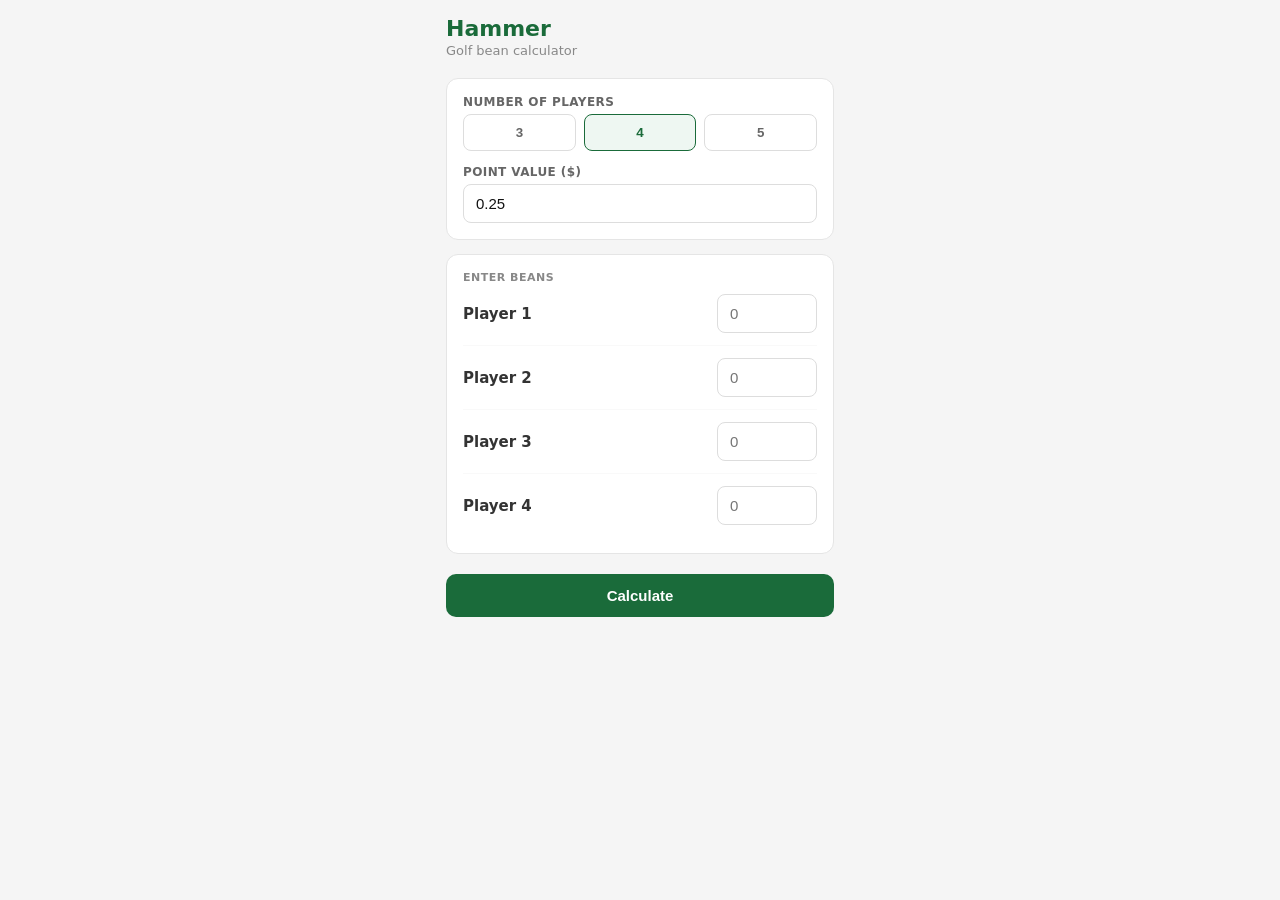
==== hammercalc/index.html @ 29f7af73 "Changed to new version using buttons for number of players" ====
<!DOCTYPE html>
<html lang="en">
<head>
<meta name="viewport" content="width=device-width, initial-scale=1">
  <title>Hammer Golf Calculator</title>
<style>
*{box-sizing:border-box;margin:0;padding:0}
body{font-family:system-ui,sans-serif;background:#f5f5f5;color:#111;font-size:15px}
.wrap{max-width:420px;margin:0 auto;padding:16px}
h1{font-size:22px;font-weight:600;color:#1a6b3a;margin-bottom:2px}
.sub{font-size:13px;color:#888;margin-bottom:20px}
.card{background:#fff;border-radius:12px;padding:16px;margin-bottom:14px;border:1px solid #e5e5e5}
label{display:block;font-size:12px;font-weight:600;color:#666;text-transform:uppercase;letter-spacing:.4px;margin-bottom:5px}
input,select{width:100%;padding:10px 12px;border:1px solid #ddd;border-radius:8px;font-size:15px;background:#fff;color:#111}

/* Flex Button Group */
.selector-group {display: flex; gap: 8px; margin-bottom: 14px;}
.sel-btn {flex: 1; padding: 10px; border: 1.5px solid #ddd; background: #fff; border-radius: 8px; cursor: pointer; font-weight: 600; color: #666; transition: 0.2s;}
.sel-btn.active {border-color: #1a6b3a; background: #eef7f2; color: #1a6b3a;}

.btn{width:100%;padding:13px;border:none;border-radius:10px;font-size:15px;font-weight:600;cursor:pointer;margin-top:6px}
.btn-primary{background:#1a6b3a;color:#fff}
.btn-secondary{background:#fff;color:#1a6b3a;border:1.5px solid #1a6b3a;margin-top:10px}

.player-row{display:flex; justify-content: space-between; align-items:center; margin-bottom:12px; padding-bottom: 12px; border-bottom: 1px solid #f9f9f9;}
.player-row:last-child {border-bottom: none; margin-bottom: 0;}
.player-label {font-weight: 600; color: #333;}
.player-input-wrap {width: 100px;}

.results-table{width:100%;border-collapse:collapse;font-size:14px}
.results-table th{font-size:11px;font-weight:600;color:#888;text-transform:uppercase;letter-spacing:.4px;padding:6px 8px;border-bottom:1.5px solid #eee;text-align:left}
.results-table th:last-child,.results-table td:last-child{text-align:right}
.results-table th:nth-child(2),.results-table td:nth-child(2){text-align:center}
.results-table th:nth-child(3),.results-table td:nth-child(3){text-align:center}
.results-table td{padding:10px 8px;border-bottom:1px solid #f5f5f5;font-size:15px}
.results-table tr:last-child td{border-bottom:none}
.pos{color:#1a6b3a;font-weight:600}
.neg{color:#c0392b;font-weight:600}
.zero{color:#888}
.winner-row{background:#f0faf4}
.big-name{font-weight:600;font-size:15px}
.section-title{font-size:11px;font-weight:600;color:#888;text-transform:uppercase;letter-spacing:.5px;margin-bottom:10px}
.ledger-row{display:flex;justify-content:space-between;align-items:center;padding:9px 0;border-bottom:1px solid #f5f5f5}
.ledger-row:last-child{border-bottom:none}
.ledger-amt{font-weight:700;font-size:16px;color:#c0392b}
.sum-row{font-size:12px;color:#aaa;text-align:center;padding-top:6px}
</style>
</head>
<body>
<div class="wrap">
  <h1>Hammer</h1>
  <p class="sub">Golf bean calculator</p>

  <div class="card">
    <label>Number of players</label>
    <div class="selector-group">
        <button class="sel-btn" onclick="setPlayers(3)" id="btn-3">3</button>
        <button class="sel-btn active" onclick="setPlayers(4)" id="btn-4">4</button>
        <button class="sel-btn" onclick="setPlayers(5)" id="btn-5">5</button>
    </div>

    <label>Point value ($)</label>
    <input type="number" id="point-val" value="0.25" min="0.05" step="0.05">
  </div>

  <div class="card">
    <div class="section-title">Enter Beans</div>
    <div id="player-inputs"></div>
  </div>

  <button class="btn btn-primary" onclick="calculate()">Calculate</button>

  <div id="results" style="display:none">
    <div class="card" style="margin-top:14px">
      <div class="section-title">Results</div>
      <table class="results-table">
        <thead>
          <tr><th>Player</th><th>Beans</th><th>Total</th><th>Owes</th></tr>
        </thead>
        <tbody id="results-body"></tbody>
      </table>
      <div class="sum-row" id="sum-check"></div>
    </div>

    <div class="card">
      <div class="section-title">Who pays whom</div>
      <div id="ledger"></div>
    </div>

    <button class="btn btn-secondary" onclick="reset()">Clear All</button>
  </div>
</div>

<script>
let playerCount = 4;

function setPlayers(n) {
    playerCount = n;
    // Update UI buttons
    [3,4,5].forEach(num => {
        document.getElementById(`btn-${num}`).classList.toggle('active', num === n);
    });
    renderPlayers();
}

function renderPlayers(){
  const el=document.getElementById('player-inputs');
  el.innerHTML='';
  for(let i=0; i < playerCount; i++){
    el.innerHTML+=`
    <div class="player-row">
      <div class="player-label">Player ${i+1}</div>
      <div class="player-input-wrap">
        <input type="number" id="beans-${i}" placeholder="0" min="0" value="">
      </div>
    </div>`;
  }
}

function calculate(){
  const pv=parseFloat(document.getElementById('point-val').value)||0.25;
  const beans=[];
  const names=[];

  for(let i=0; i < playerCount; i++){
    names.push('Player ' + (i+1));
    beans.push(parseFloat(document.getElementById('beans-'+i).value)||0);
  }

  const totalSum = beans.reduce((a, b) => a + b, 0);

  // Logic: (n * b) - totalSum
  const totals = beans.map(b => (playerCount * b) - totalSum);
  const owes = totals.map(t => t * pv);
  const sumCheck = owes.reduce((s, x) => s + x, 0);

  const tbody = document.getElementById('results-body');
  tbody.innerHTML = '';

  const indices = [...Array(playerCount).keys()];
  const sorted = indices.sort((a, b) => totals[b] - totals[a]);

  sorted.forEach(i => {
    const t = totals[i], o = owes[i];
    const tCls = t > 0 ? 'pos' : t < 0 ? 'neg' : 'zero';
    const oCls = o > 0 ? 'pos' : o < 0 ? 'neg' : 'zero';
    const winner = i === sorted[0] && t > 0 ? ' winner-row' : '';

    tbody.innerHTML += `
    <tr class="${winner}">
      <td class="big-name">${names[i]}</td>
      <td style="text-align:center">${beans[i]}</td>
      <td class="${tCls}" style="text-align:center">${t > 0 ? '+' : ''}${t}</td>
      <td class="${oCls}">${o >= 0 ? '+$' : '−$'}${Math.abs(o).toFixed(2)}</td>
    </tr>`;
  });

  document.getElementById('sum-check').textContent =
    Math.abs(sumCheck) < 0.01 ? '✓ All totals sum to zero' : '⚠ Check your bean counts';

  // Settle payments
  const debtors = names.map((_,i) => ({i, a: owes[i]})).filter(x => x.a < -0.004).sort((a,b) => a.a - b.a);
  const creditors = names.map((_,i) => ({i, a: owes[i]})).filter(x => x.a > 0.004).sort((a,b) => b.a - a.a);
  const txns = [];
  let di=0, ci=0;

  while(di < debtors.length && ci < creditors.length) {
    const amt = Math.min(-debtors[di].a, creditors[ci].a);
    if(amt > 0.004) txns.push({from: debtors[di].i, to: creditors[ci].i, amt});
    debtors[di].a += amt;
    creditors[ci].a -= amt;
    if(Math.abs(debtors[di].a) < 0.004) di++;
    if(Math.abs(creditors[ci].a) < 0.004) ci++;
  }

  const ledger = document.getElementById('ledger');
  if(txns.length === 0){
    ledger.innerHTML = '<p class="zero-msg">All square — no payments needed!</p>';
  } else {
    ledger.innerHTML = txns.map(t => `
      <div class="ledger-row">
        <span>${names[t.from]}</span>
        <span style="color:#aaa;font-size:13px">pays ${names[t.to]}</span>
        <span class="ledger-amt">$${t.amt.toFixed(2)}</span>
      </div>`).join('');
  }

  document.getElementById('results').style.display = 'block';
  document.getElementById('results').scrollIntoView({behavior: 'smooth'});
}

function reset(){
  document.getElementById('results').style.display = 'none';
  renderPlayers();
  window.scrollTo({top: 0, behavior: 'smooth'});
}

renderPlayers();
</script>
</body>
</html>
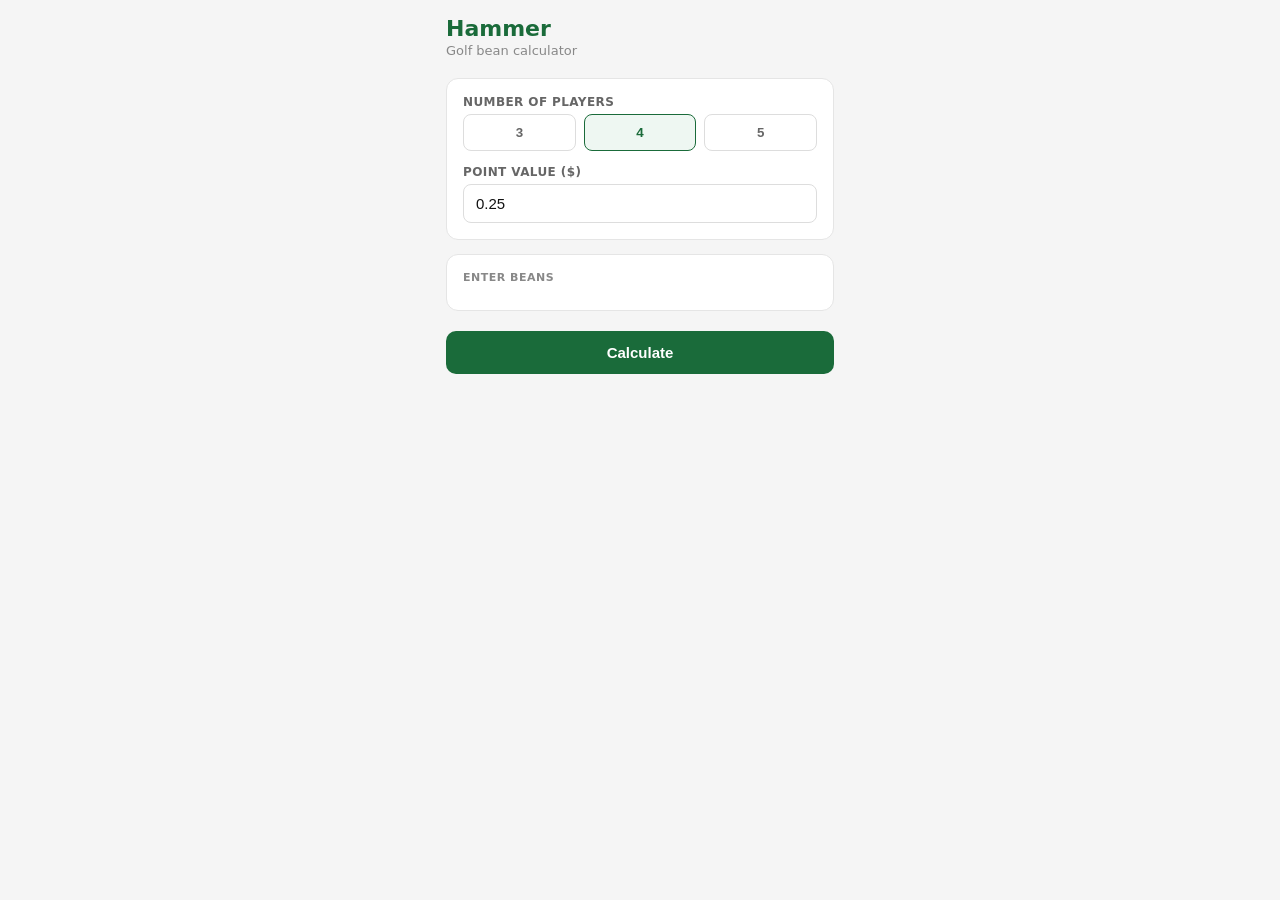
==== commit 7710a859: "Split into separate css and js files" ====
--- a/hammercalc/index.html
+++ b/hammercalc/index.html
@@ -3,48 +3,8 @@
 <head>
 <meta name="viewport" content="width=device-width, initial-scale=1">
   <title>Hammer Golf Calculator</title>
-<style>
-*{box-sizing:border-box;margin:0;padding:0}
-body{font-family:system-ui,sans-serif;background:#f5f5f5;color:#111;font-size:15px}
-.wrap{max-width:420px;margin:0 auto;padding:16px}
-h1{font-size:22px;font-weight:600;color:#1a6b3a;margin-bottom:2px}
-.sub{font-size:13px;color:#888;margin-bottom:20px}
-.card{background:#fff;border-radius:12px;padding:16px;margin-bottom:14px;border:1px solid #e5e5e5}
-label{display:block;font-size:12px;font-weight:600;color:#666;text-transform:uppercase;letter-spacing:.4px;margin-bottom:5px}
-input,select{width:100%;padding:10px 12px;border:1px solid #ddd;border-radius:8px;font-size:15px;background:#fff;color:#111}
-
-/* Flex Button Group */
-.selector-group {display: flex; gap: 8px; margin-bottom: 14px;}
-.sel-btn {flex: 1; padding: 10px; border: 1.5px solid #ddd; background: #fff; border-radius: 8px; cursor: pointer; font-weight: 600; color: #666; transition: 0.2s;}
-.sel-btn.active {border-color: #1a6b3a; background: #eef7f2; color: #1a6b3a;}
-
-.btn{width:100%;padding:13px;border:none;border-radius:10px;font-size:15px;font-weight:600;cursor:pointer;margin-top:6px}
-.btn-primary{background:#1a6b3a;color:#fff}
-.btn-secondary{background:#fff;color:#1a6b3a;border:1.5px solid #1a6b3a;margin-top:10px}
-
-.player-row{display:flex; justify-content: space-between; align-items:center; margin-bottom:12px; padding-bottom: 12px; border-bottom: 1px solid #f9f9f9;}
-.player-row:last-child {border-bottom: none; margin-bottom: 0;}
-.player-label {font-weight: 600; color: #333;}
-.player-input-wrap {width: 100px;}
-
-.results-table{width:100%;border-collapse:collapse;font-size:14px}
-.results-table th{font-size:11px;font-weight:600;color:#888;text-transform:uppercase;letter-spacing:.4px;padding:6px 8px;border-bottom:1.5px solid #eee;text-align:left}
-.results-table th:last-child,.results-table td:last-child{text-align:right}
-.results-table th:nth-child(2),.results-table td:nth-child(2){text-align:center}
-.results-table th:nth-child(3),.results-table td:nth-child(3){text-align:center}
-.results-table td{padding:10px 8px;border-bottom:1px solid #f5f5f5;font-size:15px}
-.results-table tr:last-child td{border-bottom:none}
-.pos{color:#1a6b3a;font-weight:600}
-.neg{color:#c0392b;font-weight:600}
-.zero{color:#888}
-.winner-row{background:#f0faf4}
-.big-name{font-weight:600;font-size:15px}
-.section-title{font-size:11px;font-weight:600;color:#888;text-transform:uppercase;letter-spacing:.5px;margin-bottom:10px}
-.ledger-row{display:flex;justify-content:space-between;align-items:center;padding:9px 0;border-bottom:1px solid #f5f5f5}
-.ledger-row:last-child{border-bottom:none}
-.ledger-amt{font-weight:700;font-size:16px;color:#c0392b}
-.sum-row{font-size:12px;color:#aaa;text-align:center;padding-top:6px}
-</style>
+  <!-- External CSS -->
+    <link rel="stylesheet" href="style.css">
 </head>
 <body>
 <div class="wrap">
@@ -90,112 +50,5 @@
     <button class="btn btn-secondary" onclick="reset()">Clear All</button>
   </div>
 </div>
-
-<script>
-let playerCount = 4;
-
-function setPlayers(n) {
-    playerCount = n;
-    // Update UI buttons
-    [3,4,5].forEach(num => {
-        document.getElementById(`btn-${num}`).classList.toggle('active', num === n);
-    });
-    renderPlayers();
-}
-
-function renderPlayers(){
-  const el=document.getElementById('player-inputs');
-  el.innerHTML='';
-  for(let i=0; i < playerCount; i++){
-    el.innerHTML+=`
-    <div class="player-row">
-      <div class="player-label">Player ${i+1}</div>
-      <div class="player-input-wrap">
-        <input type="number" id="beans-${i}" placeholder="0" min="0" value="">
-      </div>
-    </div>`;
-  }
-}
-
-function calculate(){
-  const pv=parseFloat(document.getElementById('point-val').value)||0.25;
-  const beans=[];
-  const names=[];
-
-  for(let i=0; i < playerCount; i++){
-    names.push('Player ' + (i+1));
-    beans.push(parseFloat(document.getElementById('beans-'+i).value)||0);
-  }
-
-  const totalSum = beans.reduce((a, b) => a + b, 0);
-
-  // Logic: (n * b) - totalSum
-  const totals = beans.map(b => (playerCount * b) - totalSum);
-  const owes = totals.map(t => t * pv);
-  const sumCheck = owes.reduce((s, x) => s + x, 0);
-
-  const tbody = document.getElementById('results-body');
-  tbody.innerHTML = '';
-
-  const indices = [...Array(playerCount).keys()];
-  const sorted = indices.sort((a, b) => totals[b] - totals[a]);
-
-  sorted.forEach(i => {
-    const t = totals[i], o = owes[i];
-    const tCls = t > 0 ? 'pos' : t < 0 ? 'neg' : 'zero';
-    const oCls = o > 0 ? 'pos' : o < 0 ? 'neg' : 'zero';
-    const winner = i === sorted[0] && t > 0 ? ' winner-row' : '';
-
-    tbody.innerHTML += `
-    <tr class="${winner}">
-      <td class="big-name">${names[i]}</td>
-      <td style="text-align:center">${beans[i]}</td>
-      <td class="${tCls}" style="text-align:center">${t > 0 ? '+' : ''}${t}</td>
-      <td class="${oCls}">${o >= 0 ? '+$' : '−$'}${Math.abs(o).toFixed(2)}</td>
-    </tr>`;
-  });
-
-  document.getElementById('sum-check').textContent =
-    Math.abs(sumCheck) < 0.01 ? '✓ All totals sum to zero' : '⚠ Check your bean counts';
-
-  // Settle payments
-  const debtors = names.map((_,i) => ({i, a: owes[i]})).filter(x => x.a < -0.004).sort((a,b) => a.a - b.a);
-  const creditors = names.map((_,i) => ({i, a: owes[i]})).filter(x => x.a > 0.004).sort((a,b) => b.a - a.a);
-  const txns = [];
-  let di=0, ci=0;
-
-  while(di < debtors.length && ci < creditors.length) {
-    const amt = Math.min(-debtors[di].a, creditors[ci].a);
-    if(amt > 0.004) txns.push({from: debtors[di].i, to: creditors[ci].i, amt});
-    debtors[di].a += amt;
-    creditors[ci].a -= amt;
-    if(Math.abs(debtors[di].a) < 0.004) di++;
-    if(Math.abs(creditors[ci].a) < 0.004) ci++;
-  }
-
-  const ledger = document.getElementById('ledger');
-  if(txns.length === 0){
-    ledger.innerHTML = '<p class="zero-msg">All square — no payments needed!</p>';
-  } else {
-    ledger.innerHTML = txns.map(t => `
-      <div class="ledger-row">
-        <span>${names[t.from]}</span>
-        <span style="color:#aaa;font-size:13px">pays ${names[t.to]}</span>
-        <span class="ledger-amt">$${t.amt.toFixed(2)}</span>
-      </div>`).join('');
-  }
-
-  document.getElementById('results').style.display = 'block';
-  document.getElementById('results').scrollIntoView({behavior: 'smooth'});
-}
-
-function reset(){
-  document.getElementById('results').style.display = 'none';
-  renderPlayers();
-  window.scrollTo({top: 0, behavior: 'smooth'});
-}
-
-renderPlayers();
-</script>
 </body>
 </html>
--- a/hammercalc/style.css
+++ b/hammercalc/style.css
@@ -0,0 +1,197 @@
+* {
+    box-sizing: border-box;
+    margin: 0;
+    padding: 0;
+}
+body {
+    font-family: system-ui, sans-serif;
+    background: #f5f5f5;
+    color: #111;
+    font-size: 15px;
+}
+.wrap {
+    max-width: 420px;
+    margin: 0 auto;
+    padding: 16px;
+}
+h1 {
+    font-size: 22px;
+    font-weight: 600;
+    color: #1a6b3a;
+    margin-bottom: 2px;
+}
+.sub {
+    font-size: 13px;
+    color: #888;
+    margin-bottom: 20px;
+}
+.card {
+    background: #fff;
+    border-radius: 12px;
+    padding: 16px;
+    margin-bottom: 14px;
+    border: 1px solid #e5e5e5;
+}
+label {
+    display: block;
+    font-size: 12px;
+    font-weight: 600;
+    color: #666;
+    text-transform: uppercase;
+    letter-spacing: 0.4px;
+    margin-bottom: 5px;
+}
+input,
+select {
+    width: 100%;
+    padding: 10px 12px;
+    border: 1px solid #ddd;
+    border-radius: 8px;
+    font-size: 15px;
+    background: #fff;
+    color: #111;
+}
+/* Flex Button Group */
+.selector-group {
+    display: flex;
+    gap: 8px;
+    margin-bottom: 14px;
+}
+.sel-btn {
+    flex: 1;
+    padding: 10px;
+    border: 1.5px solid #ddd;
+    background: #fff;
+    border-radius: 8px;
+    cursor: pointer;
+    font-weight: 600;
+    color: #666;
+    transition: 0.2s;
+}
+.sel-btn.active {
+    border-color: #1a6b3a;
+    background: #eef7f2;
+    color: #1a6b3a;
+}
+
+.btn {
+    width: 100%;
+    padding: 13px;
+    border: none;
+    border-radius: 10px;
+    font-size: 15px;
+    font-weight: 600;
+    cursor: pointer;
+    margin-top: 6px;
+}
+.btn-primary {
+    background: #1a6b3a;
+    color: #fff;
+}
+.btn-secondary {
+    background: #fff;
+    color: #1a6b3a;
+    border: 1.5px solid #1a6b3a;
+    margin-top: 10px;
+}
+.player-row {
+    display: flex;
+    justify-content: space-between;
+    align-items: center;
+    margin-bottom: 12px;
+    padding-bottom: 12px;
+    border-bottom: 1px solid #f9f9f9;
+}
+.player-row:last-child {
+    border-bottom: none;
+    margin-bottom: 0;
+}
+.player-label {
+    font-weight: 600;
+    color: #333;
+}
+.player-input-wrap {
+    width: 100px;
+}
+.results-table {
+    width: 100%;
+    border-collapse: collapse;
+    font-size: 14px;
+}
+.results-table th {
+    font-size: 11px;
+    font-weight: 600;
+    color: #888;
+    text-transform: uppercase;
+    letter-spacing: 0.4px;
+    padding: 6px 8px;
+    border-bottom: 1.5px solid #eee;
+    text-align: left;
+}
+.results-table th:last-child,
+.results-table td:last-child {
+    text-align: right;
+}
+.results-table th:nth-child(2),
+.results-table td:nth-child(2) {
+    text-align: center;
+}
+.results-table th:nth-child(3),
+.results-table td:nth-child(3) {
+    text-align: center;
+}
+.results-table td {
+    padding: 10px 8px;
+    border-bottom: 1px solid #f5f5f5;
+    font-size: 15px;
+}
+.results-table tr:last-child td {
+    border-bottom: none;
+}
+.pos {
+    color: #1a6b3a;
+    font-weight: 600;
+}
+.neg {
+    color: #c0392b;
+    font-weight: 600;
+}
+.zero {
+    color: #888;
+}
+.winner-row {
+    background: #f0faf4;
+}
+.big-name {
+    font-weight: 600;
+    font-size: 15px;
+}
+.section-title {
+    font-size: 11px;
+    font-weight: 600;
+    color: #888;
+    text-transform: uppercase;
+    letter-spacing: 0.5px;
+    margin-bottom: 10px;
+}
+.ledger-row {
+    display: flex;
+    justify-content: space-between;
+    align-items: center;
+    padding: 9px 0;
+    border-bottom: 1px solid #f5f5f5;
+}
+.ledger-row:last-child {
+    border-bottom: none;
+}
+.ledger-amt {
+    font-weight: 700;
+    font-size: 16px;
+    color: #c0392b;
+}
+.sum-row {
+    font-size: 12px;
+    color: #aaa;
+    text-align: center;
+    padding-top: 6px;
+}
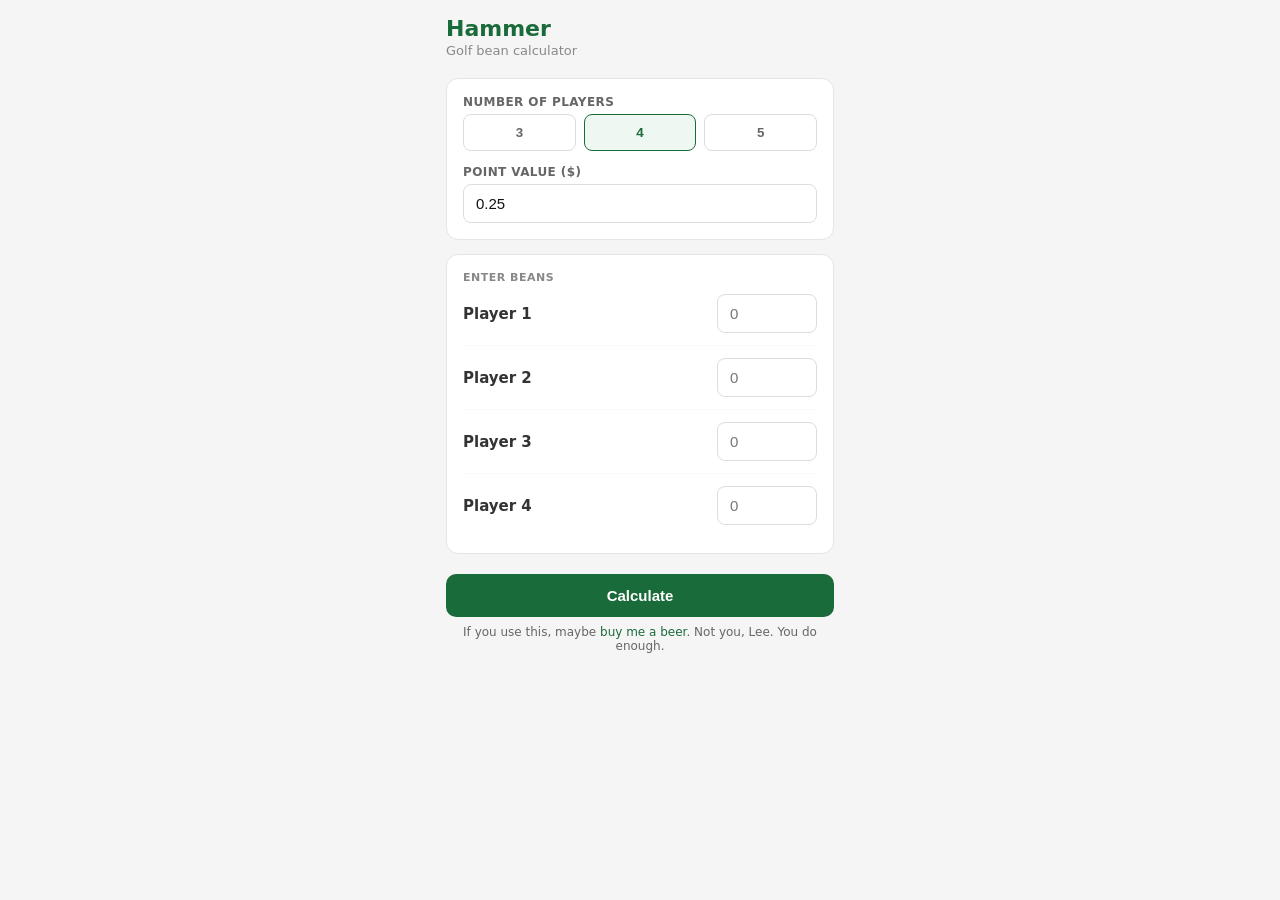
==== commit 1390511c: "Added Venmo donation link" ====
--- a/hammercalc/index.html
+++ b/hammercalc/index.html
@@ -49,6 +49,11 @@
 
     <button class="btn btn-secondary" onclick="reset()">Clear All</button>
   </div>
+  <div class="outside-link" id="donate">If you use this, maybe
+    <a href="https://venmo.com/ericweger?txn=pay&amount=8" target="_blank">buy me a beer</a>.
+    Not you, Lee. You do enough.
+  </div>
 </div>
+<script src="script.js"></script>
 </body>
 </html>
--- a/hammercalc/style.css
+++ b/hammercalc/style.css
@@ -195,3 +195,13 @@
     text-align: center;
     padding-top: 6px;
 }
+.outside-link {
+    font-size: 12px;
+    color: #666;
+    margin-top: 8px;
+    text-align: center;
+}
+.outside-link a {
+    color: #1a6b3a;
+    text-decoration: none;
+}
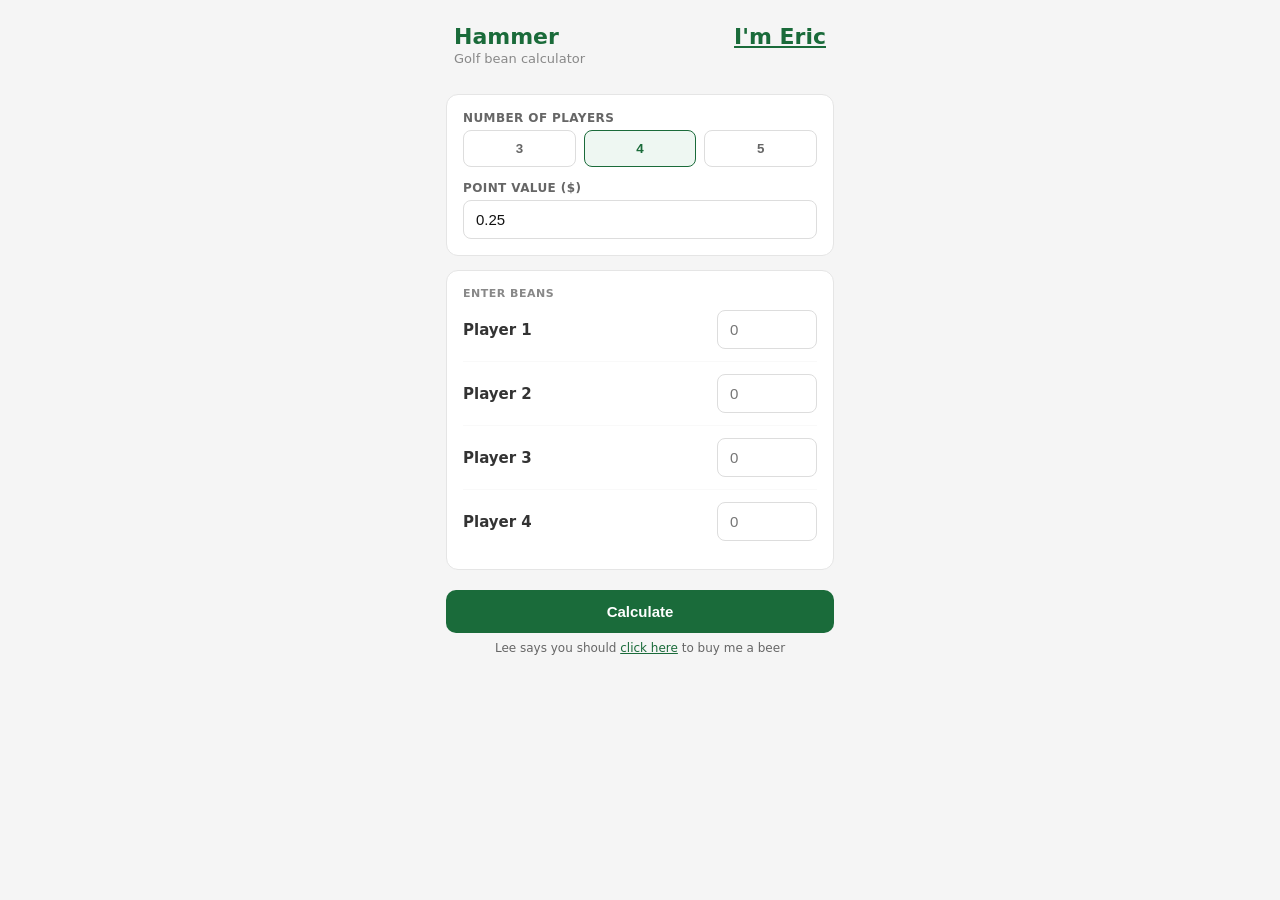
==== commit 28af12db: "modified donation link, added home link" ====
--- a/hammercalc/index.html
+++ b/hammercalc/index.html
@@ -8,8 +8,17 @@
 </head>
 <body>
 <div class="wrap">
-  <h1>Hammer</h1>
-  <p class="sub">Golf bean calculator</p>
+  <div class="header">
+    <div class="title-text">
+      <h1>Hammer</h1>
+      <p class="sub">Golf bean calculator</p>
+    </div>
+    <div class="menu">
+      <a href="/index.html" target="_self">
+        <h1>I'm Eric</h1>
+      </a>
+    </div>
+  </div>
 
   <div class="card">
     <label>Number of players</label>
@@ -49,9 +58,11 @@
 
     <button class="btn btn-secondary" onclick="reset()">Clear All</button>
   </div>
-  <div class="outside-link" id="donate">If you use this, maybe
-    <a href="https://venmo.com/ericweger?txn=pay&amount=8" target="_blank">buy me a beer</a>.
-    Not you, Lee. You do enough.
+  <div class="outside-link" id="donate">
+    <p>Lee says you should
+      <a href="https://venmo.com/ericweger?txn=pay&amount=8" target="_blank">click here</a>
+      to buy me a beer
+    </p>
   </div>
 </div>
 <script src="script.js"></script>
--- a/hammercalc/style.css
+++ b/hammercalc/style.css
@@ -13,6 +13,19 @@
     max-width: 420px;
     margin: 0 auto;
     padding: 16px;
+}
+.header {
+    display: flex;
+    flex-direction: row;
+    justify-content: space-between;
+    gap: 8px;
+    padding: 8px;
+}
+.header .title-text, .menu {
+    display: block;
+}
+.menu a {
+    color: #1a6b3a;
 }
 h1 {
     font-size: 22px;
@@ -203,5 +216,4 @@
 }
 .outside-link a {
     color: #1a6b3a;
-    text-decoration: none;
-}
+}
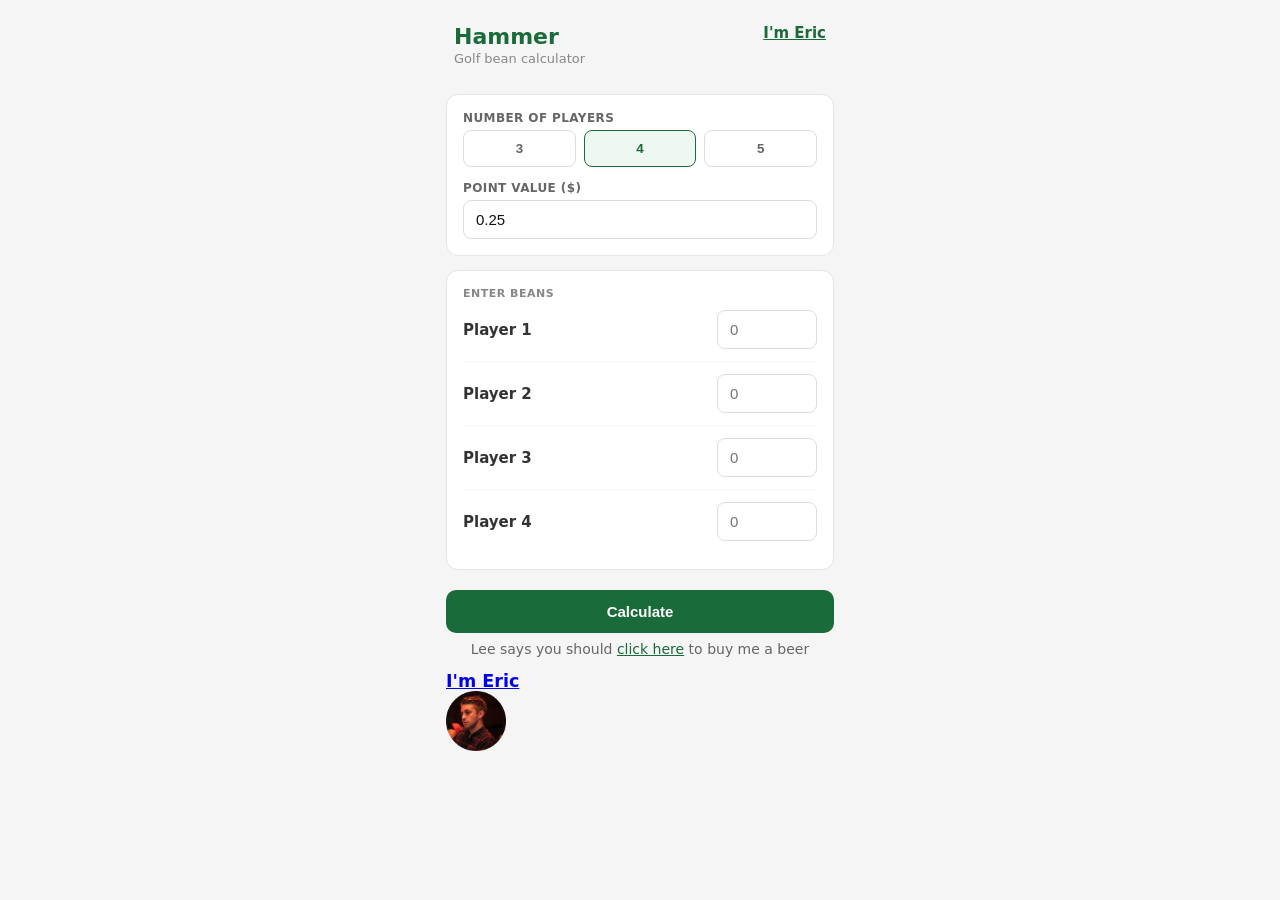
==== commit 1aaf6865: "Added google analytics tracking" ====
--- a/hammercalc/index.html
+++ b/hammercalc/index.html
@@ -1,6 +1,15 @@
 <!DOCTYPE html>
 <html lang="en">
 <head>
+  <!-- Google tag (gtag.js) -->
+  <script async src="https://www.googletagmanager.com/gtag/js?id=G-KF54BDWPLZ"></script>
+  <script>
+    window.dataLayer = window.dataLayer || [];
+    function gtag(){dataLayer.push(arguments);}
+    gtag('js', new Date());
+
+    gtag('config', 'G-KF54BDWPLZ');
+  </script>
 <meta name="viewport" content="width=device-width, initial-scale=1">
   <title>Hammer Golf Calculator</title>
   <!-- External CSS -->
@@ -15,7 +24,7 @@
     </div>
     <div class="menu">
       <a href="/index.html" target="_self">
-        <h1>I'm Eric</h1>
+        <h4>I'm Eric</h4>
       </a>
     </div>
   </div>
@@ -64,6 +73,12 @@
       to buy me a beer
     </p>
   </div>
+  <div class="home-link">
+    <a href="/index.html" target="_self">
+      <h3>I'm Eric</h3>
+    </a>
+    <img src="/images/round-small.png">
+  </div>
 </div>
 <script src="script.js"></script>
 </body>
--- a/hammercalc/style.css
+++ b/hammercalc/style.css
@@ -209,11 +209,18 @@
     padding-top: 6px;
 }
 .outside-link {
-    font-size: 12px;
+    font-size: 14px;
     color: #666;
     margin-top: 8px;
+    margin-bottom: 14px;
     text-align: center;
 }
 .outside-link a {
     color: #1a6b3a;
 }
+.home-link {
+    margin: auto;
+}
+.home-link img {
+    width: 60px;
+}
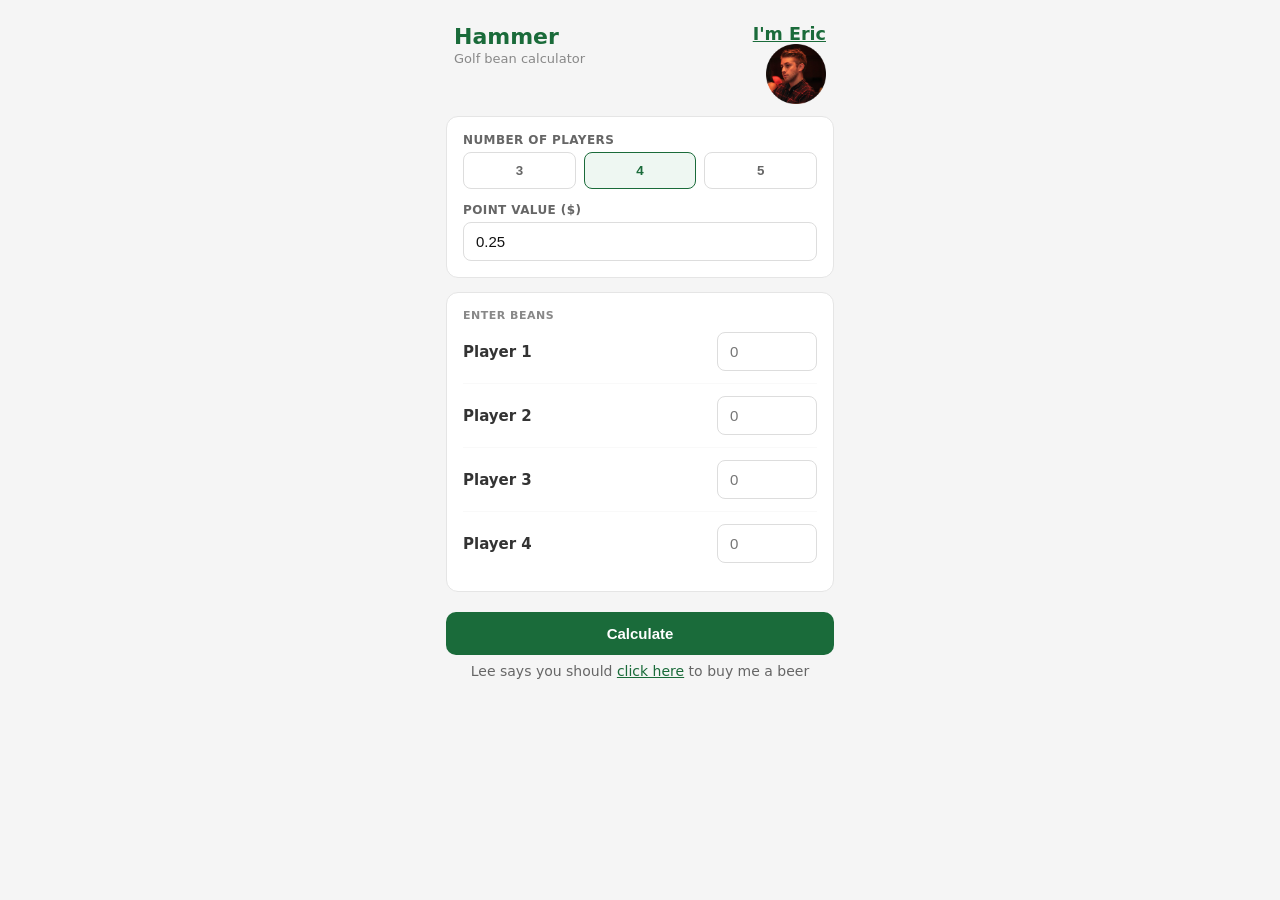
==== commit e70e6b64: "Fixed home link" ====
--- a/hammercalc/index.html
+++ b/hammercalc/index.html
@@ -22,11 +22,12 @@
       <h1>Hammer</h1>
       <p class="sub">Golf bean calculator</p>
     </div>
-    <div class="menu">
-      <a href="/index.html" target="_self">
-        <h4>I'm Eric</h4>
-      </a>
-    </div>
+    <div class="home-link">
+    <a href="/index.html" target="_self">
+      <h3>I'm Eric</h3>
+    </a>
+    <img src="/images/round-small.png">
+  </div>
   </div>
 
   <div class="card">
@@ -73,12 +74,6 @@
       to buy me a beer
     </p>
   </div>
-  <div class="home-link">
-    <a href="/index.html" target="_self">
-      <h3>I'm Eric</h3>
-    </a>
-    <img src="/images/round-small.png">
-  </div>
 </div>
 <script src="script.js"></script>
 </body>
--- a/hammercalc/style.css
+++ b/hammercalc/style.css
@@ -2,6 +2,9 @@
     box-sizing: border-box;
     margin: 0;
     padding: 0;
+}
+a {
+    color: #1a6b3a
 }
 body {
     font-family: system-ui, sans-serif;
@@ -219,7 +222,7 @@
     color: #1a6b3a;
 }
 .home-link {
-    margin: auto;
+    text-align: end;
 }
 .home-link img {
     width: 60px;
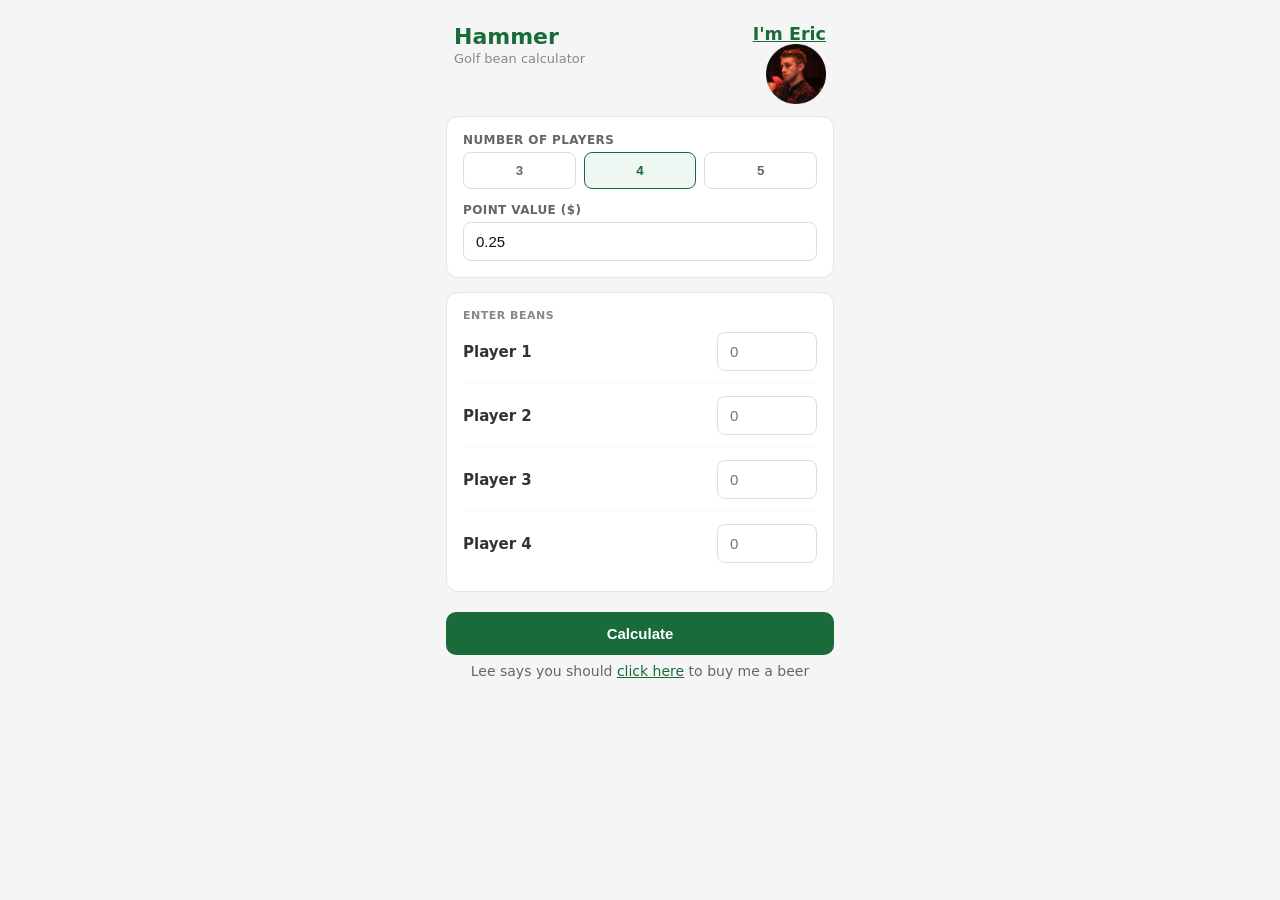
==== commit 98fc042a: "Updated Google Analytics tags" ====
--- a/hammercalc/index.html
+++ b/hammercalc/index.html
@@ -2,15 +2,16 @@
 <html lang="en">
 <head>
   <!-- Google tag (gtag.js) -->
-  <script async src="https://www.googletagmanager.com/gtag/js?id=G-KF54BDWPLZ"></script>
+  <script async src="https://www.googletagmanager.com/gtag/js?id=G-FJH3M0GG4R"></script>
   <script>
     window.dataLayer = window.dataLayer || [];
     function gtag(){dataLayer.push(arguments);}
     gtag('js', new Date());
 
-    gtag('config', 'G-KF54BDWPLZ');
+    gtag('config', 'G-FJH3M0GG4R');
   </script>
-<meta name="viewport" content="width=device-width, initial-scale=1">
+  <meta charset="UTF-8">
+  <meta name="viewport" content="width=device-width, initial-scale=1">
   <title>Hammer Golf Calculator</title>
   <!-- External CSS -->
     <link rel="stylesheet" href="style.css">
